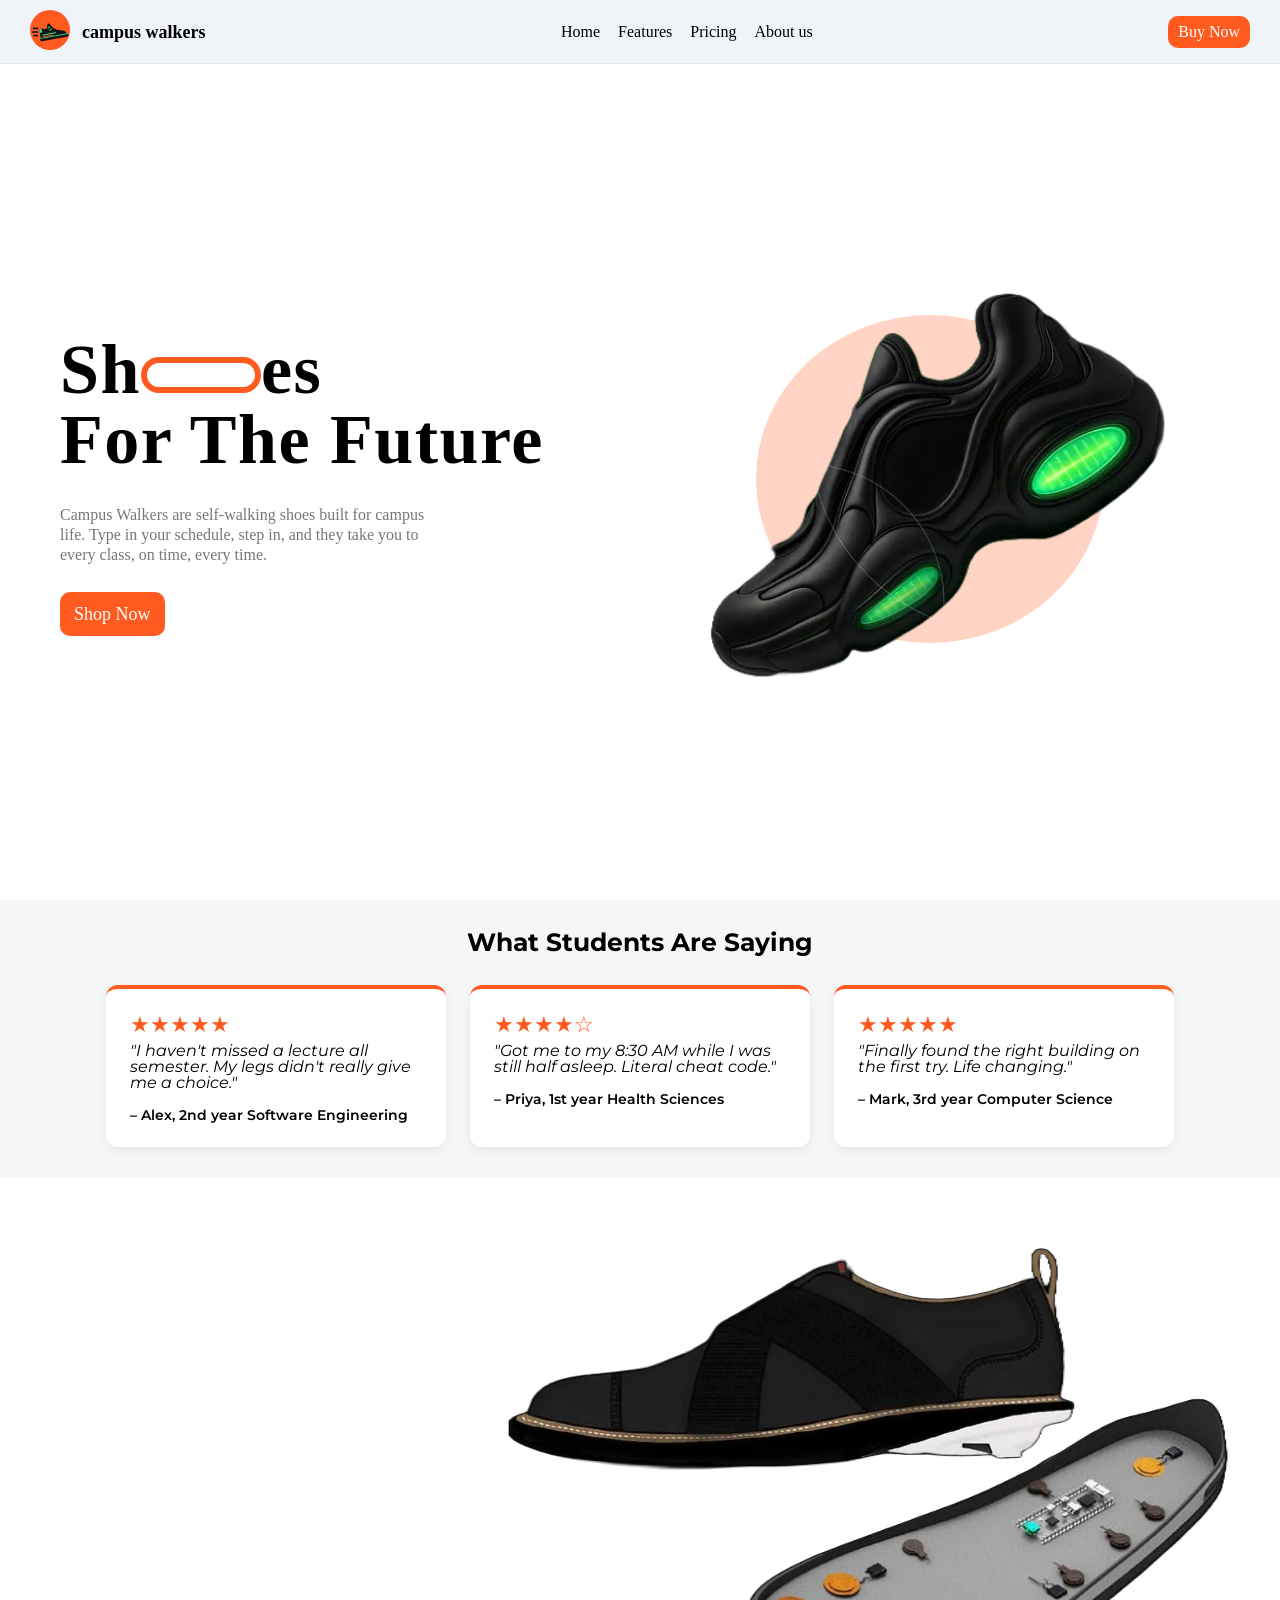
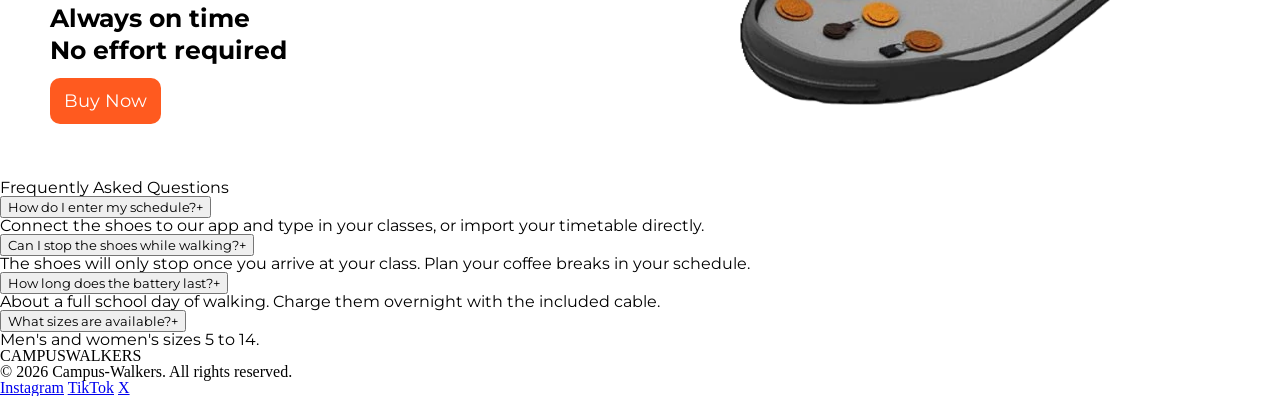
==== index.html @ 35e07087 "first layout of features page" ====
<!DOCTYPE html>
<html lang="en">

<head>
    <meta charset="UTF-8">
    <meta name="viewport" content="width=device-width, initial-scale=1.0">
    <title>Campus walkers</title>
    <link rel="stylesheet" href="global.css">
    <link rel="stylesheet" href="index.css">
</head>

<body>
    <nav>
        <!-- # TODO nav - Houssem -->
        <a href="/index.html" id="logo-link">
            <figure id="logo"><img src="icons/logo.svg" alt="campus walkers logo"></figure>
            <h1>campus walkers</h1>
        </a>
        <div>
            <a href="./index.html">Home</a>
            <a href="productFeatures/productFeatures.html">Features</a>
            <a href="prices/Prices.html">Pricing</a>
            <a href="teamPage/TeamPage.html">About us</a>
        </div>
        <div>
            <a href="/prices/Prices.html" id="buy-nav">Buy Now</a>
        </div>
    </nav>
    
    <header>
        <!-- # TODO hero section - Houssem -->
        <div>

            <h2 class="hero--header">
                Sh<span id="oo-circle"></span>es <br>For The Future
            </h2>
                <p class="hero--description">Campus Walkers are self-walking shoes built for campus life. Type in your schedule, step in, and they take you to every class, on time, every time.</p>
                <a class="buy-now full-height" href="prices/Prices.css">Shop Now</a>
        </div>
        <figure class="hero--image"><img src="images/one_campus_walker_shoe.png" alt=""><span id="hero-image--background-circle"></span></figure>
    </header>


    <main>


        <section class="ratings">
            <h2 class="headers">What Students Are Saying</h2>
            
             <div class="rating-cards">

                <article class="rating-card">
                    <div class="stars">&#9733;&#9733;&#9733;&#9733;&#9733;</div>
                    <p>"I haven't missed a lecture all semester. My legs didn't really give me a choice."</p>
                    
                    <span class="reviewer">– Alex, 2nd year Software Engineering</span>
                </article>

                 <article class="rating-card">
                    <div class="stars">&#9733;&#9733;&#9733;&#9733;&#9734;</div>
                    <p>"Got me to my 8:30 AM while I was still half asleep. Literal cheat code."</p>
                    <span class="reviewer">– Priya, 1st year Health Sciences</span>
                </article>

                <article class="rating-card">
                    <div class="stars">&#9733;&#9733;&#9733;&#9733;&#9733;</div>
                    <p>"Finally found the right building on the first try. Life changing."</p>
                    <span class="reviewer">– Mark, 3rd year Computer Science</span>
                </article>
            </div>
        </section>


        <section class="container" id="features">
            <!-- # TODO feature s diagram - Houssem -->
            <div>
                <h2 class="headers features-header">Always on time<br>No effort required</h2>
                 <a class="buy-now full-height" id="features--buy" href="prices/Prices.css">Buy Now</a>
            </div>
            <div>
                <figure>
                    <img src="images//campus_walker_shoes.png" alt="shoes_diagram">
                </figure>
            </div>
        </section>


        <section class="faq">

            <h2>Frequently Asked Questions</h2>

            <div class="faq-item">

                 <button class="faq-question">How do I enter my schedule?<span class="faq-icon">+</span></button>
        
                 <div class="faq-answer">
                    <p>Connect the shoes to our app and type in your classes, or import your timetable directly.</p>
                </div>
            </div>

            <div class="faq-item">
                <button class="faq-question">Can I stop the shoes while walking?<span class="faq-icon">+</span></button>
                
                <div class="faq-answer">
                    <p>The shoes will only stop once you arrive at your class. Plan your coffee breaks in your schedule.</p>
                </div>
            </div>
 
            <div class="faq-item">
                <button class="faq-question">How long does the battery last?<span class="faq-icon">+</span></button>
                
                <div class="faq-answer">
                    <p>About a full school day of walking. Charge them overnight with the included cable.</p>
                </div>
            </div>
 
            <div class="faq-item">
                <button class="faq-question">What sizes are available?<span class="faq-icon">+</span></button>
        
                <div class="faq-answer">
                    <p>Men's and women's sizes 5 to 14.</p>
                </div>
            </div>
        </section>


    </main>

<footer class="footer">
    <div class="footer-logo">CAMPUS<span>WALKERS</span></div>
 
    <p class="footer-middle">&copy; 2026 Campus-Walkers. All rights reserved.</p>
 
    <div class="socials">
      <a href="#" aria-label="Instagram">Instagram</a>
      <a href="#" aria-label="TikTok">TikTok</a>
      <a href="#" aria-label="X">X</a>
    </div>
</footer>

</body>
<script src="index.js"></script>
<script src="global.js"></script>

</html>
---- global.css ----
/* 
    This global CSS file contains all the styles that must be applied on all pages
    It changes the costom font and resets the CSS defaults
*/

@import url('https://fonts.googleapis.com/css2?family=Montserrat:ital,wght@0,100..900;1,100..900&display=swap');


* {
    font-family: "Montserrat", Arial, sans-serif;
    box-sizing: border-box;
}

/* 
    The following css snippet was copied from an external website
    its purpose is to reset the CSS defaults
*/

/* http://meyerweb.com/eric/tools/css/reset/ 
   v2.0 | 20110126
   License: none (public domain)
*/

html, body, div, span, applet, object, iframe,
h1, h2, h3, h4, h5, h6, p, blockquote, pre,
a, abbr, acronym, address, big, cite, code,
del, dfn, em, img, ins, kbd, q, s, samp,
small, strike, strong, sub, sup, tt, var,
b, u, i, center,
dl, dt, dd, ol, ul, li,
fieldset, form, label, legend,
table, caption, tbody, tfoot, thead, tr, th, td,
article, aside, canvas, details, embed, 
figure, figcaption, footer, header, hgroup, 
menu, nav, output, ruby, section, summary,
time, mark, audio, video {
	margin: 0;
	padding: 0;
	border: 0;
	font-size: 100%;
	font: inherit;
	vertical-align: baseline;
}
/* HTML5 display-role reset for older browsers */
article, aside, details, figcaption, figure, 
footer, header, hgroup, menu, nav, section {
	display: block;
}
body {
	line-height: 1;
}
ol, ul {
	list-style: none;
}
blockquote, q {
	quotes: none;
}
blockquote:before, blockquote:after,
q:before, q:after {
	content: '';
	content: none;
}
table {
	border-collapse: collapse;
	border-spacing: 0;
}

/* navigation menu */

nav {
    width: 100vw;
    display: flex;
    align-items: center;
    justify-content: space-between;
    padding: 10px 30px;
    background-color: #E2E8F080 ;
    backdrop-filter: blur(12px);         
	border-bottom: 1px solid #0000000d;       
    position: fixed;
    top: 0;
    left: 0;
    transition: transform 0.3s ease-in-out; 
    z-index: 1000;
}

#logo-link {
    display: flex;
    align-items: center;
    gap: 12px;
}

#logo-link h1 {
    font-size: 18px;
    font-weight: bold;
}

#logo {
    width: 40px;
}

#buy-nav {
    background-color: #FF5A1F;
    color: white;
    padding: 8px 10px;
    border-radius:10px;
    width: max-content;
    text-decoration: none;
}

nav.hidden {
  transform: translateY(-100%);
}

nav div {
    display: flex;
    align-items: center;
    gap: 18px;
}

nav a {
	color: black;
	text-decoration: none;
    font-size: 16px;
}

figure img {
    width: 100%;
}

.headers {
    font-size: 25px;
    font-weight: bold;
}

.container {
    padding: 70px 50px;
}
---- index.css ----
/* hero section */

header {
    margin-top: 58px;
    display: flex;
    justify-content: space-around;
    align-items: center;
    min-height: calc(100vh - 58px);
    padding: 0 60px;
}
header div {
    max-width: 50%;
}

.hero--image {
    display: flex;
    align-items: center;
    justify-content: center;
    width: 46vw;
    position: relative;
}

#hero-image--background-circle {
    background-color: #ff99746b;
    border-radius: 50%;
    width: 60%;
    height: 60%;
    position: absolute;
    right: auto;
    z-index: -1;
}

.hero--header {
    font-size: 70px;
    font-weight: bold;
    letter-spacing: 1.5px;
    margin-bottom: 30px;
}


#oo-circle {
    display: inline-block;
    height: 36px;
    width: 120px;
    border: 6px solid #FF5A1F;
    border-radius: 50px;
}

.hero--description {
    font-weight: 300;
    font-size: 16px;
    line-height: 20px;
    color: #777777;
    min-width: 300px;
    margin-bottom: 40px;
    max-width: 64%;
}

.full-height {
    height: 100%;
}

.buy-now {
    background-color: #FF5A1F;
    font-size: 18px;
    color: white;
    padding: 12px 14px;
    border-radius:10px;
    width: max-content;
    text-decoration: none;
}

/* ratings sections */

:root {
  --white: #FFFFFF;
  --charcoal: #1E2328;
  --orange: #FF5A1F;
  --light-grey: #F4F6F8;
}

.ratings {
  background-color: var(--light-grey);
}
 
.rating-cards {
  display: flex;
  gap: 1.5rem;
  justify-content: center;
  flex-wrap: wrap;
}
 
.rating-card {
  background-color: var(--white);
  flex: 1 1 260px;
  max-width: 340px;
  padding: 1.5rem;
  border-radius: 12px;
}
 
.stars {
  color: var(--orange);
  font-size: 1.4rem;
  margin-bottom: 0.5rem;
}
 
.rating-card p {
  font-style: italic;
  margin-bottom: 1rem;
}
 
.reviewer {
  font-weight: 600;
  font-size: 0.9rem;
}

:root {
  --white: #FFFFFF;
  --charcoal: #1E2328;
  --orange: #FF5A1F;
  --light-grey: #F4F6F8;
}

.ratings {
  background-color: var(--light-grey);
  padding: 30px;
  display: flex;
  flex-direction: column;
  align-items: center;
  gap: 30px;
}
 
.rating-cards {
  display: flex;
  gap: 1.5rem;
  justify-content: center;
  flex-wrap: wrap;
}
 
.rating-card {
  background-color: var(--white);
  flex: 1 1 260px;
  max-width: 340px;
  padding: 1.5rem;
  border-radius: 12px;
  border-top: 4px solid var(--orange);
  box-shadow: 0 4px 12px rgba(0, 0, 0, 0.06);
}
 
.stars {
  color: var(--orange);
  font-size: 1.4rem;
  margin-bottom: 0.5rem;
}
 
.rating-card p {
  font-style: italic;
  margin-bottom: 1rem;
}
 
.reviewer {
  font-weight: 600;
  font-size: 0.9rem;
}

#features {
  display: flex;
  justify-content: space-between;
  align-items: end;
}

.features-header {
  line-height: 32px;
  margin-bottom: 26px;
}
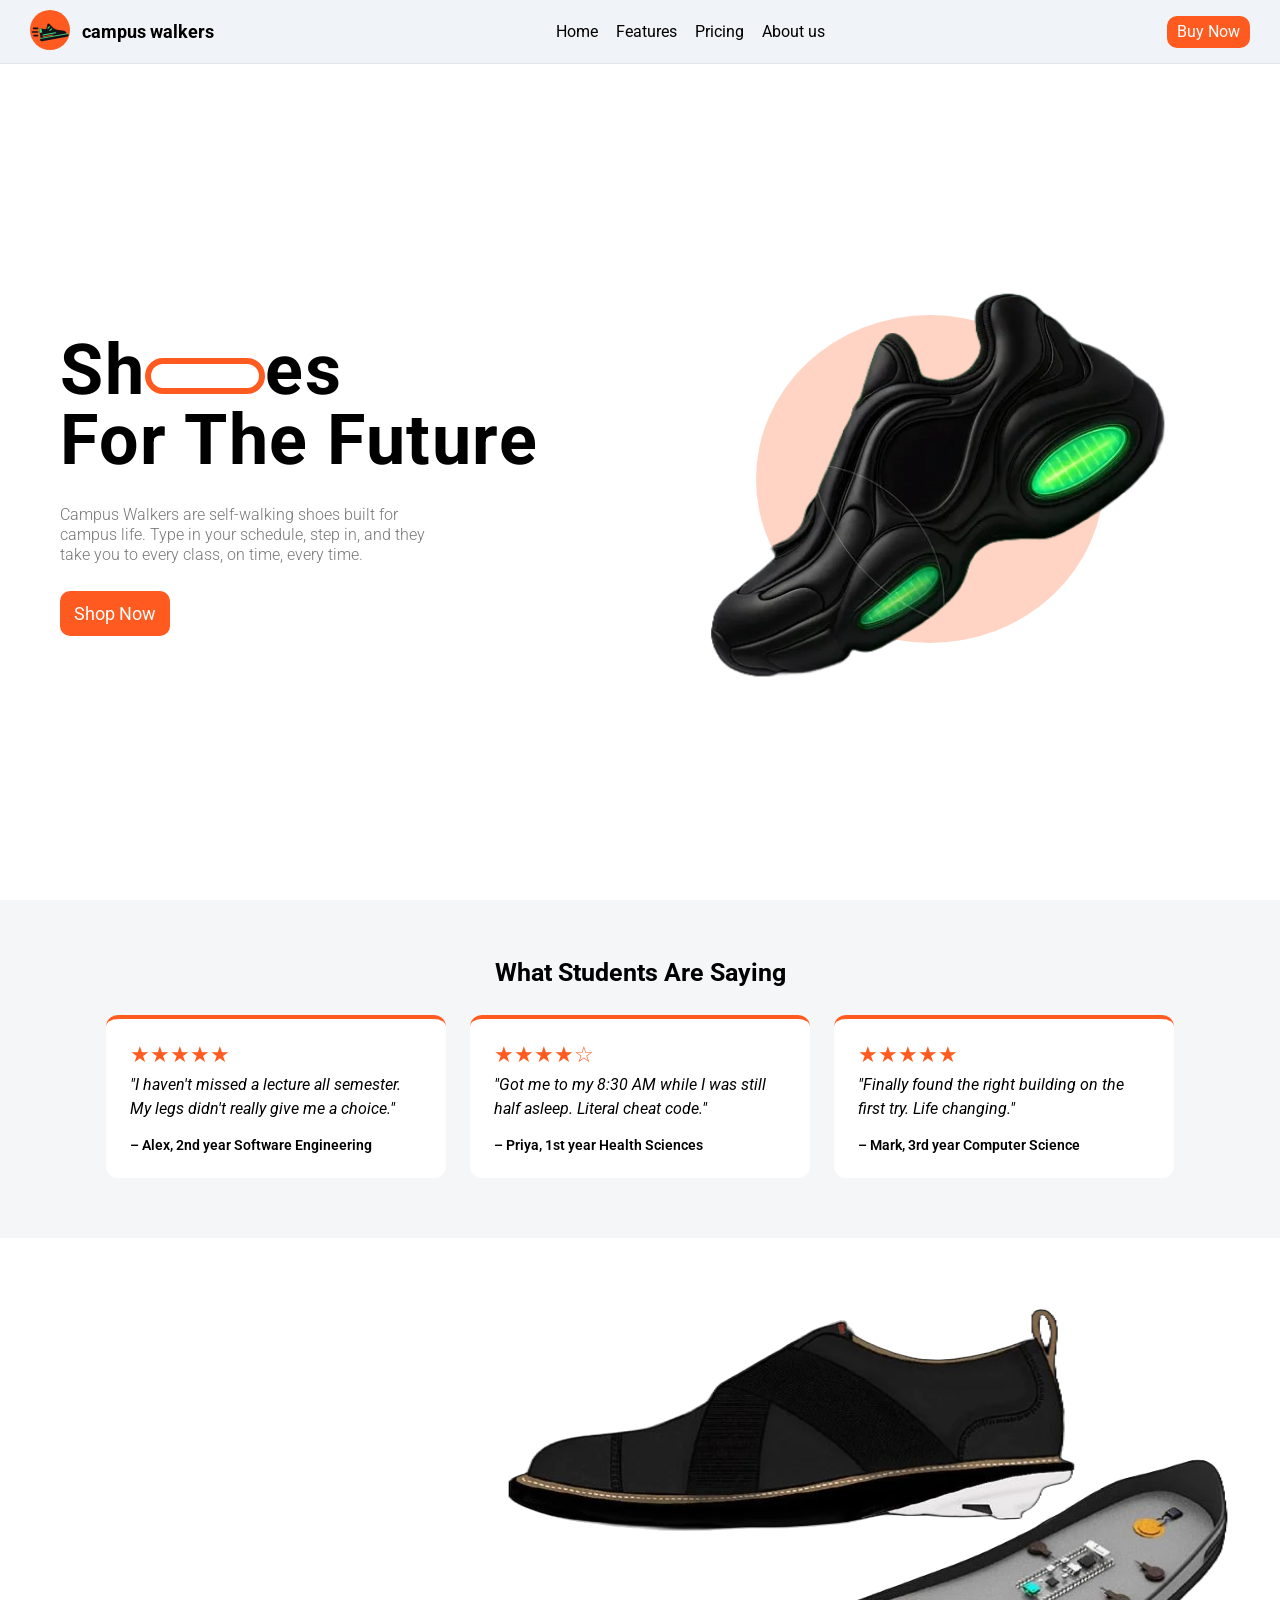
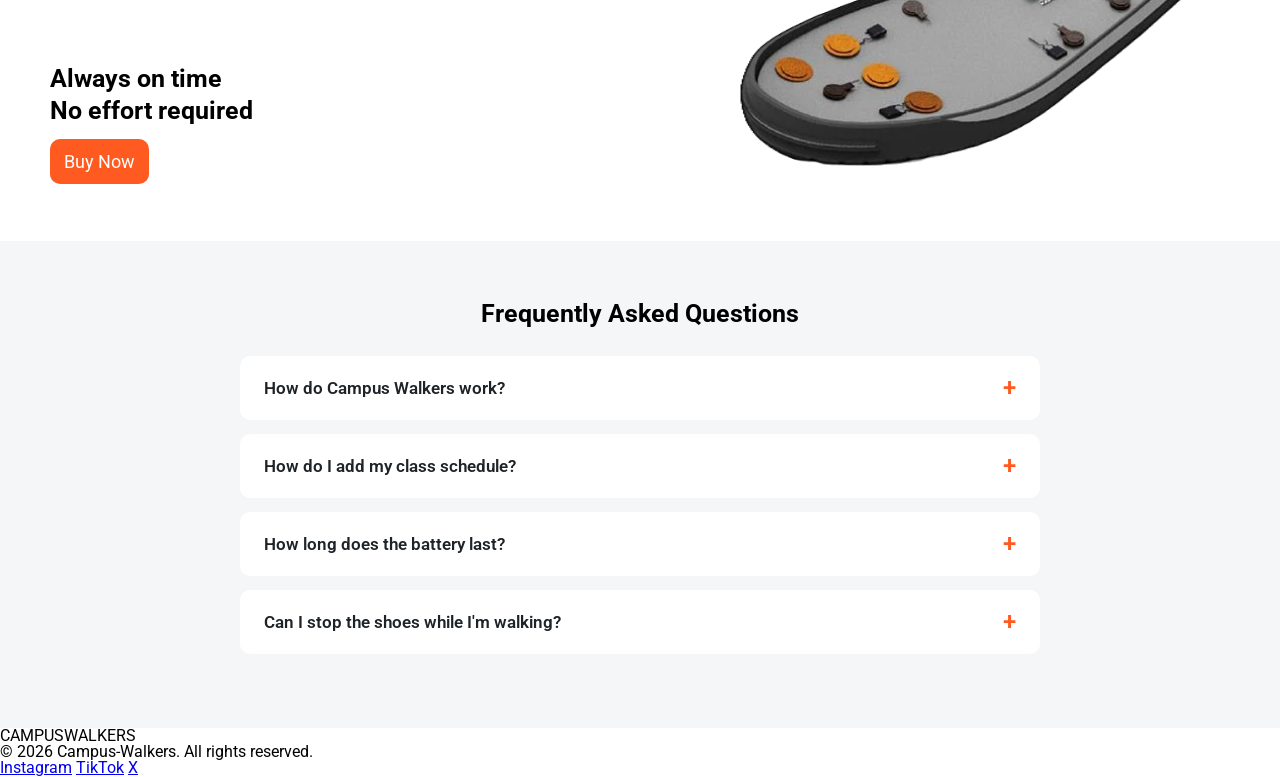
==== commit cac7182e: "Merge branch 'main' of https://github.com/campus-walkers/Campus-Walkers" ====
--- a/index.html
+++ b/index.html
@@ -87,22 +87,22 @@
 
         <section class="faq">
 
-            <h2>Frequently Asked Questions</h2>
+            <h2 class="headers">Frequently Asked Questions</h2>
 
             <div class="faq-item">
 
-                 <button class="faq-question">How do I enter my schedule?<span class="faq-icon">+</span></button>
+                 <button class="faq-question">How do Campus Walkers work?<span class="faq-icon">+</span></button>
         
                  <div class="faq-answer">
-                    <p>Connect the shoes to our app and type in your classes, or import your timetable directly.</p>
+                    <p>Small sensors in the sole send gentle electric pulses to your leg muscles, moving them one step at a time. Built-in campus GPS steers you to the right building, so all you have to do is stay upright.</p>
                 </div>
             </div>
 
             <div class="faq-item">
-                <button class="faq-question">Can I stop the shoes while walking?<span class="faq-icon">+</span></button>
+                <button class="faq-question">How do I add my class schedule?<span class="faq-icon">+</span></button>
                 
                 <div class="faq-answer">
-                    <p>The shoes will only stop once you arrive at your class. Plan your coffee breaks in your schedule.</p>
+                    <p>Pair your shoes with the Campus Walkers app, then type in your classes or import your timetable. The shoes plan your route and leave early enough to get you there before the lecture starts.</p>
                 </div>
             </div>
  
@@ -110,15 +110,15 @@
                 <button class="faq-question">How long does the battery last?<span class="faq-icon">+</span></button>
                 
                 <div class="faq-answer">
-                    <p>About a full school day of walking. Charge them overnight with the included cable.</p>
+                    <p>About a full day of classes. Charge them overnight with the included cable. If the battery runs low, the shoes walk you back to your charger first.</p>
                 </div>
             </div>
  
             <div class="faq-item">
-                <button class="faq-question">What sizes are available?<span class="faq-icon">+</span></button>
+                <button class="faq-question">Can I stop the shoes while I'm walking?<span class="faq-icon">+</span></button>
         
                 <div class="faq-answer">
-                    <p>Men's and women's sizes 5 to 14.</p>
+                    <p>No. Once a trip starts, the shoes keep going until you arrive. Want a coffee on the way? Add it to your schedule as a stop.</p>
                 </div>
             </div>
         </section>
--- a/global.css
+++ b/global.css
@@ -3,11 +3,11 @@
     It changes the costom font and resets the CSS defaults
 */
 
-@import url('https://fonts.googleapis.com/css2?family=Montserrat:ital,wght@0,100..900;1,100..900&display=swap');
+@import url('https://fonts.googleapis.com/css2?family=Roboto:ital,wght@0,100..900;1,100..900&display=swap');
 
 
 * {
-    font-family: "Montserrat", Arial, sans-serif;
+    font-family: "Roboto", Arial, sans-serif;
     box-sizing: border-box;
 }
 
@@ -38,7 +38,6 @@
 	padding: 0;
 	border: 0;
 	font-size: 100%;
-	font: inherit;
 	vertical-align: baseline;
 }
 /* HTML5 display-role reset for older browsers */
--- a/index.css
+++ b/index.css
@@ -73,47 +73,6 @@
 
 /* ratings sections */
 
-:root {
-  --white: #FFFFFF;
-  --charcoal: #1E2328;
-  --orange: #FF5A1F;
-  --light-grey: #F4F6F8;
-}
-
-.ratings {
-  background-color: var(--light-grey);
-}
- 
-.rating-cards {
-  display: flex;
-  gap: 1.5rem;
-  justify-content: center;
-  flex-wrap: wrap;
-}
- 
-.rating-card {
-  background-color: var(--white);
-  flex: 1 1 260px;
-  max-width: 340px;
-  padding: 1.5rem;
-  border-radius: 12px;
-}
- 
-.stars {
-  color: var(--orange);
-  font-size: 1.4rem;
-  margin-bottom: 0.5rem;
-}
- 
-.rating-card p {
-  font-style: italic;
-  margin-bottom: 1rem;
-}
- 
-.reviewer {
-  font-weight: 600;
-  font-size: 0.9rem;
-}
 
 :root {
   --white: #FFFFFF;
@@ -124,7 +83,7 @@
 
 .ratings {
   background-color: var(--light-grey);
-  padding: 30px;
+  padding: 60px;
   display: flex;
   flex-direction: column;
   align-items: center;
@@ -145,7 +104,6 @@
   padding: 1.5rem;
   border-radius: 12px;
   border-top: 4px solid var(--orange);
-  box-shadow: 0 4px 12px rgba(0, 0, 0, 0.06);
 }
  
 .stars {
@@ -173,4 +131,65 @@
 .features-header {
   line-height: 32px;
   margin-bottom: 26px;
+}
+
+
+
+
+
+.faq {
+  background-color: var(--light-grey);
+  padding: 60px;
+}
+
+.faq .headers {
+  text-align: center;
+  margin-bottom: 30px;
+}
+
+.faq-item {
+  max-width: 800px;
+  margin: 0 auto 14px;
+  background-color: var(--white);
+  border-radius: 10px;
+}
+
+.faq-question {
+  width: 100%;
+  display: flex;
+  justify-content: space-between;
+  align-items: center;
+  padding: 18px 24px;
+  background: none;
+  border: none;
+  font-size: 1.05rem;
+  font-weight: 600;
+  color: var(--charcoal);
+  text-align: left;
+  cursor: pointer;
+}
+
+.faq-icon {
+  color: var(--orange);
+  font-size: 1.5rem;
+  transition: transform 0.5s;
+}
+
+.faq-answer {
+  display: none;
+  padding: 0 24px 18px;
+}
+
+.faq-answer p,
+.rating-card p {
+  line-height: 1.5;
+}
+
+
+.faq-item.open .faq-answer {
+  display: block;
+}
+
+.faq-item.open .faq-icon {
+  transform: rotate(45deg);
 }
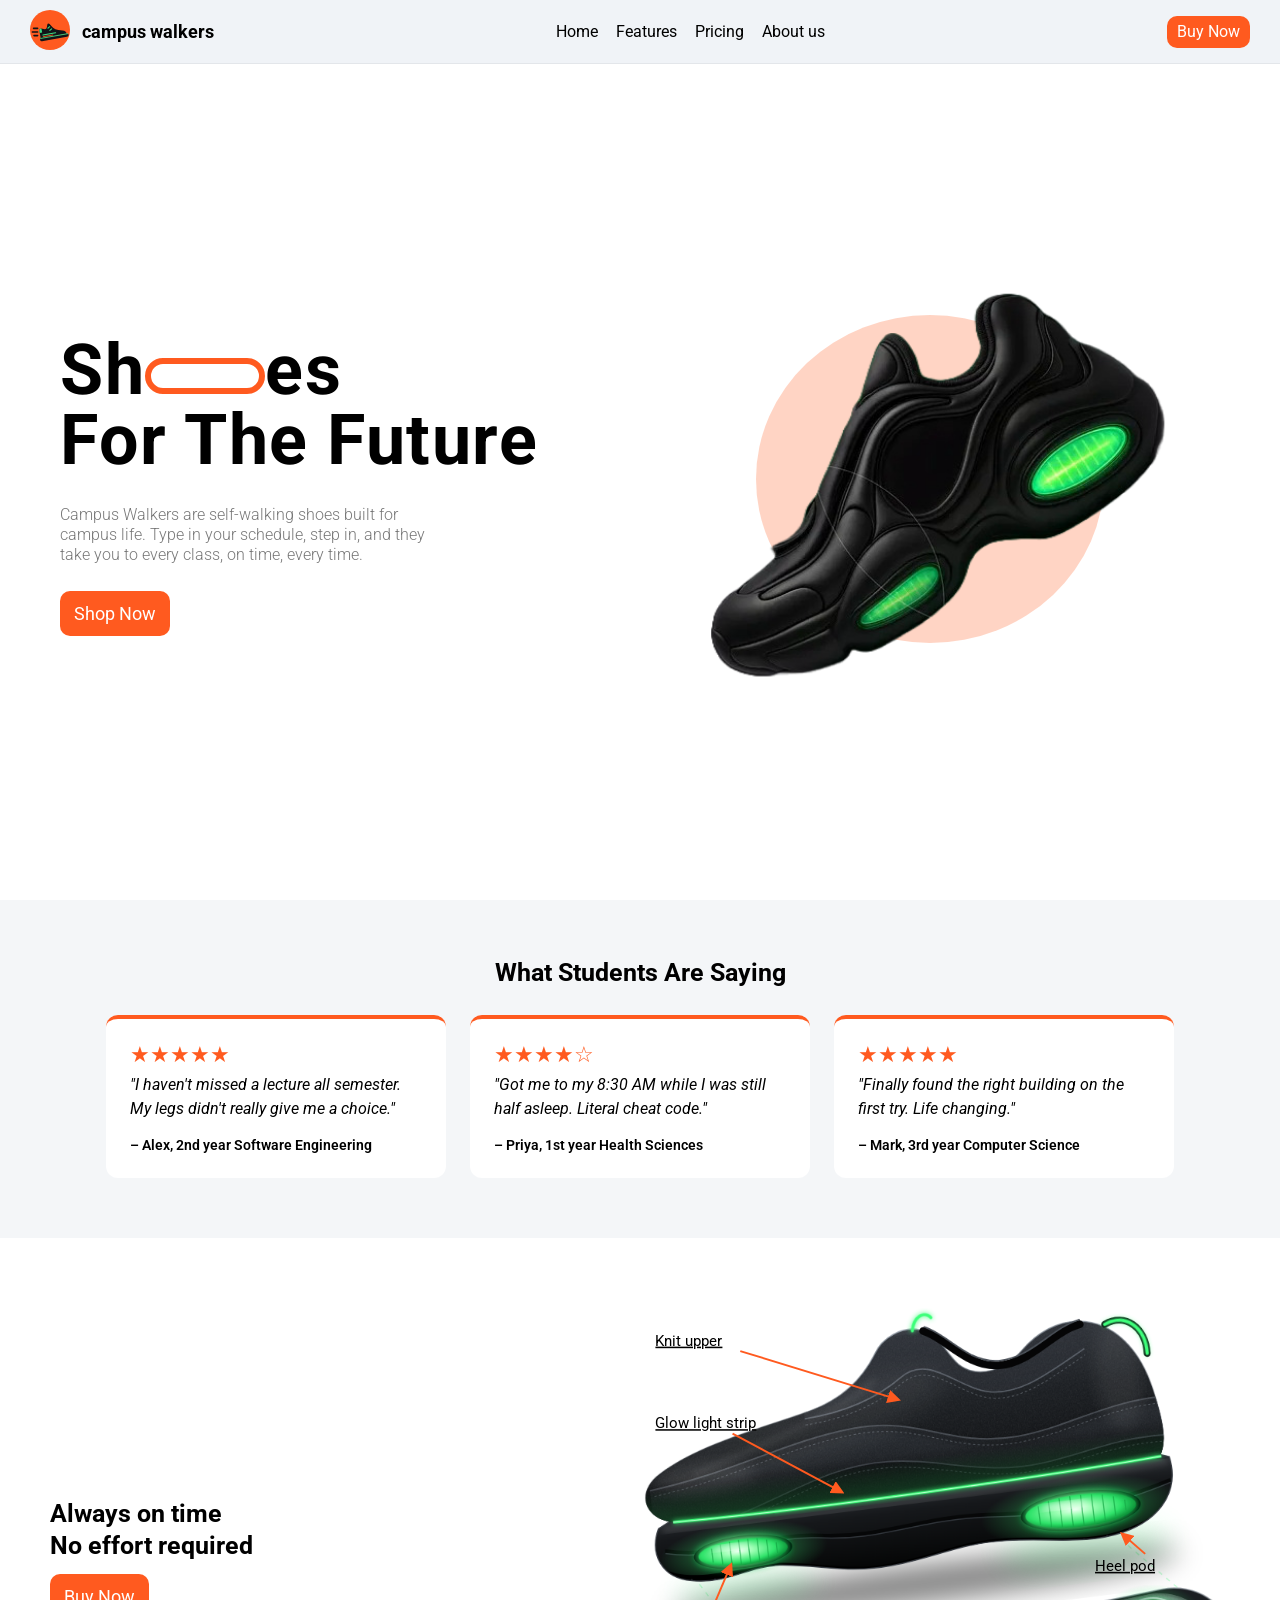
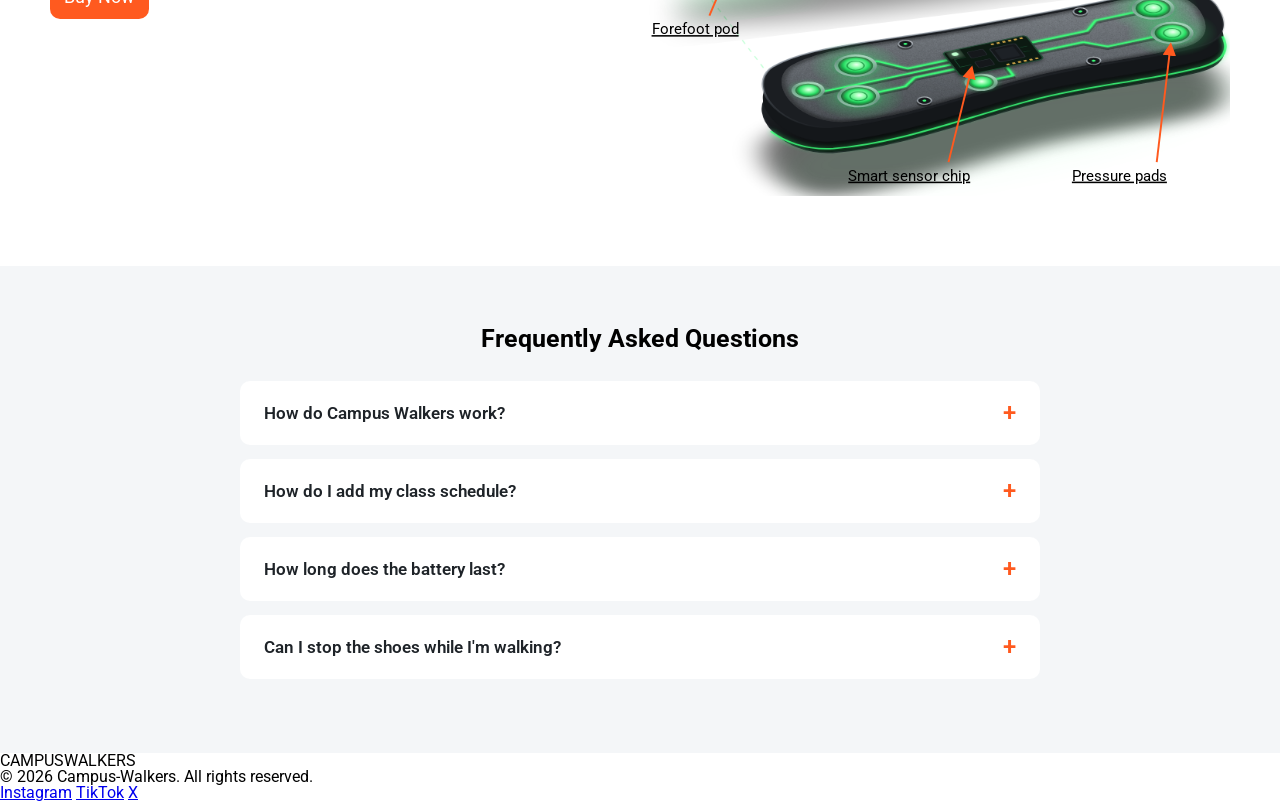
==== commit 5927f767: "features page done" ====
--- a/index.html
+++ b/index.html
@@ -26,7 +26,7 @@
             <a href="/prices/Prices.html" id="buy-nav">Buy Now</a>
         </div>
     </nav>
-    
+
     <header>
         <!-- # TODO hero section - Houssem -->
         <div>
@@ -34,10 +34,12 @@
             <h2 class="hero--header">
                 Sh<span id="oo-circle"></span>es <br>For The Future
             </h2>
-                <p class="hero--description">Campus Walkers are self-walking shoes built for campus life. Type in your schedule, step in, and they take you to every class, on time, every time.</p>
-                <a class="buy-now full-height" href="prices/Prices.css">Shop Now</a>
+            <p class="hero--description">Campus Walkers are self-walking shoes built for campus life. Type in your
+                schedule, step in, and they take you to every class, on time, every time.</p>
+            <a class="buy-now full-height" href="prices/Prices.css">Shop Now</a>
         </div>
-        <figure class="hero--image"><img src="images/one_campus_walker_shoe.png" alt=""><span id="hero-image--background-circle"></span></figure>
+        <figure class="hero--image"><img src="images/one_campus_walker_shoe.png" alt=""><span
+                id="hero-image--background-circle"></span></figure>
     </header>
 
 
@@ -46,17 +48,17 @@
 
         <section class="ratings">
             <h2 class="headers">What Students Are Saying</h2>
-            
-             <div class="rating-cards">
+
+            <div class="rating-cards">
 
                 <article class="rating-card">
                     <div class="stars">&#9733;&#9733;&#9733;&#9733;&#9733;</div>
                     <p>"I haven't missed a lecture all semester. My legs didn't really give me a choice."</p>
-                    
+
                     <span class="reviewer">– Alex, 2nd year Software Engineering</span>
                 </article>
 
-                 <article class="rating-card">
+                <article class="rating-card">
                     <div class="stars">&#9733;&#9733;&#9733;&#9733;&#9734;</div>
                     <p>"Got me to my 8:30 AM while I was still half asleep. Literal cheat code."</p>
                     <span class="reviewer">– Priya, 1st year Health Sciences</span>
@@ -75,13 +77,46 @@
             <!-- # TODO feature s diagram - Houssem -->
             <div>
                 <h2 class="headers features-header">Always on time<br>No effort required</h2>
-                 <a class="buy-now full-height" id="features--buy" href="prices/Prices.css">Buy Now</a>
+                <a class="buy-now full-height" id="features--buy" href="prices/Prices.css">Buy Now</a>
             </div>
-            <div>
-                <figure>
-                    <img src="images//campus_walker_shoes.png" alt="shoes_diagram">
-                </figure>
-            </div>
+            <figure class="features--img">
+                <img src="images//campus_walker_shoes_v2.png">
+
+
+                <svg viewBox="0 0 765 631">
+                    <defs>
+                        <marker id="feature--diagram__head" viewBox="0 0 10 10" refX="8" refY="5" markerWidth="7" markerHeight="7"
+                            orient="auto-start-reverse">
+                            <path d="M0 0 L10 5 L0 10 z" fill="#ff5a1f"/>
+                        </marker>
+                    </defs>
+
+
+                    <!-- Upper -->
+                    <path class="feature--diagram__arrow" d="M130 55 L335 118" />
+                    <a class="feature--diagram__anchor" href="./productFeatures/productFeatures.html"><text x="20" y="48">Knit upper</text></a>
+
+                    <!-- Light strip -->
+                    <path class="feature--diagram__arrow" d="M120 162 L262 238" />
+                    <a class="feature--diagram__anchor" href="./productFeatures/productFeatures.html"><text x="20" y="155">Glow light strip</text></a>
+
+                    <!-- Forefoot pod -->
+                    <path class="feature--diagram__arrow" d="M90 398 L118 332" />
+                    <a class="feature--diagram__anchor" href="./productFeatures/productFeatures.html"><text x="15" y="422">Forefoot pod</text></a>
+
+                    <!-- Heel pod -->
+                    <path class="feature--diagram__arrow" d="M655 318 L625 292" />
+                    <a class="feature--diagram__anchor" href="./productFeatures/productFeatures.html"><text x="590" y="340">Heel pod</text></a>
+
+                    <!-- Chip -->
+                    <path class="feature--diagram__arrow" d="M400 588 L430 466" />
+                    <a class="feature--diagram__anchor" href="./productFeatures/productFeatures.html"><text x="270" y="612">Smart sensor chip</text></a>
+
+                    <!-- Pressure pads -->
+                    <path class="feature--diagram__arrow" d="M670 588 L688 436" />
+                    <a class="feature--diagram__anchor" href="./productFeatures/productFeatures.html"><text x="560" y="612">Pressure pads</text></a>
+                </svg>
+            </figure>
         </section>
 
 
@@ -91,34 +126,40 @@
 
             <div class="faq-item">
 
-                 <button class="faq-question">How do Campus Walkers work?<span class="faq-icon">+</span></button>
-        
-                 <div class="faq-answer">
-                    <p>Small sensors in the sole send gentle electric pulses to your leg muscles, moving them one step at a time. Built-in campus GPS steers you to the right building, so all you have to do is stay upright.</p>
+                <button class="faq-question">How do Campus Walkers work?<span class="faq-icon">+</span></button>
+
+                <div class="faq-answer">
+                    <p>Small sensors in the sole send gentle electric pulses to your leg muscles, moving them one step
+                        at a time. Built-in campus GPS steers you to the right building, so all you have to do is stay
+                        upright.</p>
                 </div>
             </div>
 
             <div class="faq-item">
                 <button class="faq-question">How do I add my class schedule?<span class="faq-icon">+</span></button>
-                
+
                 <div class="faq-answer">
-                    <p>Pair your shoes with the Campus Walkers app, then type in your classes or import your timetable. The shoes plan your route and leave early enough to get you there before the lecture starts.</p>
+                    <p>Pair your shoes with the Campus Walkers app, then type in your classes or import your timetable.
+                        The shoes plan your route and leave early enough to get you there before the lecture starts.</p>
                 </div>
             </div>
- 
+
             <div class="faq-item">
                 <button class="faq-question">How long does the battery last?<span class="faq-icon">+</span></button>
-                
+
                 <div class="faq-answer">
-                    <p>About a full day of classes. Charge them overnight with the included cable. If the battery runs low, the shoes walk you back to your charger first.</p>
+                    <p>About a full day of classes. Charge them overnight with the included cable. If the battery runs
+                        low, the shoes walk you back to your charger first.</p>
                 </div>
             </div>
- 
+
             <div class="faq-item">
-                <button class="faq-question">Can I stop the shoes while I'm walking?<span class="faq-icon">+</span></button>
-        
+                <button class="faq-question">Can I stop the shoes while I'm walking?<span
+                        class="faq-icon">+</span></button>
+
                 <div class="faq-answer">
-                    <p>No. Once a trip starts, the shoes keep going until you arrive. Want a coffee on the way? Add it to your schedule as a stop.</p>
+                    <p>No. Once a trip starts, the shoes keep going until you arrive. Want a coffee on the way? Add it
+                        to your schedule as a stop.</p>
                 </div>
             </div>
         </section>
@@ -126,17 +167,17 @@
 
     </main>
 
-<footer class="footer">
-    <div class="footer-logo">CAMPUS<span>WALKERS</span></div>
- 
-    <p class="footer-middle">&copy; 2026 Campus-Walkers. All rights reserved.</p>
- 
-    <div class="socials">
-      <a href="#" aria-label="Instagram">Instagram</a>
-      <a href="#" aria-label="TikTok">TikTok</a>
-      <a href="#" aria-label="X">X</a>
-    </div>
-</footer>
+    <footer class="footer">
+        <div class="footer-logo">CAMPUS<span>WALKERS</span></div>
+
+        <p class="footer-middle">&copy; 2026 Campus-Walkers. All rights reserved.</p>
+
+        <div class="socials">
+            <a href="#" aria-label="Instagram">Instagram</a>
+            <a href="#" aria-label="TikTok">TikTok</a>
+            <a href="#" aria-label="X">X</a>
+        </div>
+    </footer>
 
 </body>
 <script src="index.js"></script>
--- a/index.css
+++ b/index.css
@@ -1,84 +1,81 @@
-
 /* hero section */
 
 header {
-    margin-top: 58px;
-    display: flex;
-    justify-content: space-around;
-    align-items: center;
-    min-height: calc(100vh - 58px);
-    padding: 0 60px;
+  margin-top: 58px;
+  display: flex;
+  justify-content: space-around;
+  align-items: center;
+  min-height: calc(100vh - 58px);
+  padding: 0 60px;
 }
 header div {
-    max-width: 50%;
+  max-width: 50%;
 }
 
 .hero--image {
-    display: flex;
-    align-items: center;
-    justify-content: center;
-    width: 46vw;
-    position: relative;
+  display: flex;
+  align-items: center;
+  justify-content: center;
+  width: 46vw;
+  position: relative;
 }
 
 #hero-image--background-circle {
-    background-color: #ff99746b;
-    border-radius: 50%;
-    width: 60%;
-    height: 60%;
-    position: absolute;
-    right: auto;
-    z-index: -1;
+  background-color: #ff99746b;
+  border-radius: 50%;
+  width: 60%;
+  height: 60%;
+  position: absolute;
+  right: auto;
+  z-index: -1;
 }
 
 .hero--header {
-    font-size: 70px;
-    font-weight: bold;
-    letter-spacing: 1.5px;
-    margin-bottom: 30px;
-}
-
+  font-size: 70px;
+  font-weight: bold;
+  letter-spacing: 1.5px;
+  margin-bottom: 30px;
+}
 
 #oo-circle {
-    display: inline-block;
-    height: 36px;
-    width: 120px;
-    border: 6px solid #FF5A1F;
-    border-radius: 50px;
+  display: inline-block;
+  height: 36px;
+  width: 120px;
+  border: 6px solid #ff5a1f;
+  border-radius: 50px;
 }
 
 .hero--description {
-    font-weight: 300;
-    font-size: 16px;
-    line-height: 20px;
-    color: #777777;
-    min-width: 300px;
-    margin-bottom: 40px;
-    max-width: 64%;
+  font-weight: 300;
+  font-size: 16px;
+  line-height: 20px;
+  color: #777777;
+  min-width: 300px;
+  margin-bottom: 40px;
+  max-width: 64%;
 }
 
 .full-height {
-    height: 100%;
+  height: 100%;
 }
 
 .buy-now {
-    background-color: #FF5A1F;
-    font-size: 18px;
-    color: white;
-    padding: 12px 14px;
-    border-radius:10px;
-    width: max-content;
-    text-decoration: none;
+  background-color: #ff5a1f;
+  font-size: 18px;
+  color: white;
+  padding: 12px 14px;
+  border-radius: 10px;
+  width: max-content;
+  text-decoration: none;
 }
 
 /* ratings sections */
 
-
 :root {
-  --white: #FFFFFF;
-  --charcoal: #1E2328;
-  --orange: #FF5A1F;
-  --light-grey: #F4F6F8;
+  --white: #ffffff;
+  --charcoal: #1e2328;
+  --orange: #ff5a1f;
+  --light-grey: #f4f6f8;
 }
 
 .ratings {
@@ -89,14 +86,14 @@
   align-items: center;
   gap: 30px;
 }
- 
+
 .rating-cards {
   display: flex;
   gap: 1.5rem;
   justify-content: center;
   flex-wrap: wrap;
 }
- 
+
 .rating-card {
   background-color: var(--white);
   flex: 1 1 260px;
@@ -105,27 +102,29 @@
   border-radius: 12px;
   border-top: 4px solid var(--orange);
 }
- 
+
 .stars {
   color: var(--orange);
   font-size: 1.4rem;
   margin-bottom: 0.5rem;
 }
- 
+
 .rating-card p {
   font-style: italic;
   margin-bottom: 1rem;
 }
- 
+
 .reviewer {
   font-weight: 600;
   font-size: 0.9rem;
 }
 
+/* features */
+
 #features {
   display: flex;
   justify-content: space-between;
-  align-items: end;
+  align-items: center;
 }
 
 .features-header {
@@ -133,9 +132,42 @@
   margin-bottom: 26px;
 }
 
-
-
-
+.features--img {
+  width: 50%;
+  max-width: 600px;
+  min-width: 400px;
+  position: relative;
+}
+
+.features--img img {
+  display: block;
+}
+
+.features--img svg {
+  position: absolute;
+  inset: 0;
+  width: 100%;
+  height: 100%;
+  overflow: visible;
+}
+
+.feature--diagram__arrow {
+  stroke: #ff5a1f;
+  stroke-width: 2.5;
+  fill: none;
+  marker-end: url(#feature--diagram__head);
+}
+
+.feature--diagram__anchor {
+  font-size: 20px;
+  text-decoration: underline;
+}
+
+.feature--diagram__anchor:hover {
+  color: #ff5a1f;
+}
+
+/* faq */
 
 .faq {
   background-color: var(--light-grey);
@@ -185,11 +217,10 @@
   line-height: 1.5;
 }
 
-
 .faq-item.open .faq-answer {
   display: block;
 }
 
 .faq-item.open .faq-icon {
   transform: rotate(45deg);
-}+}
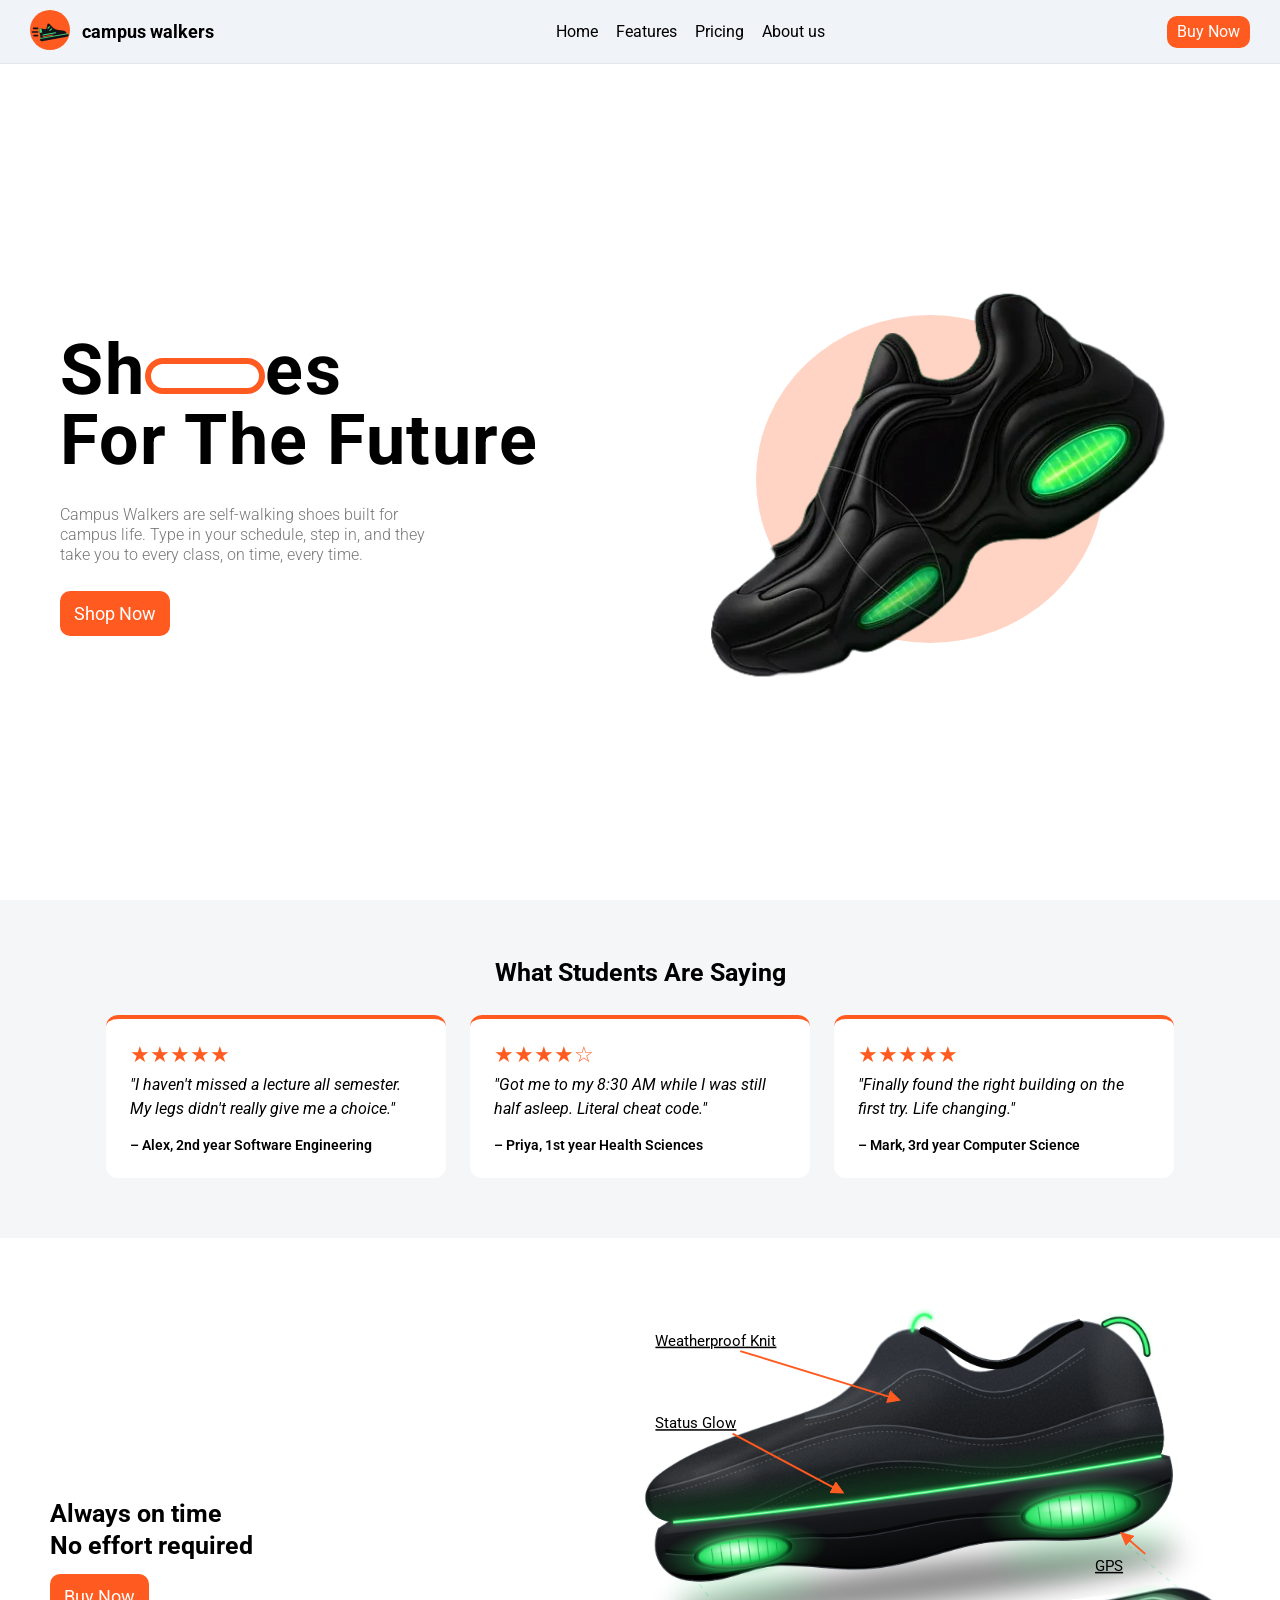
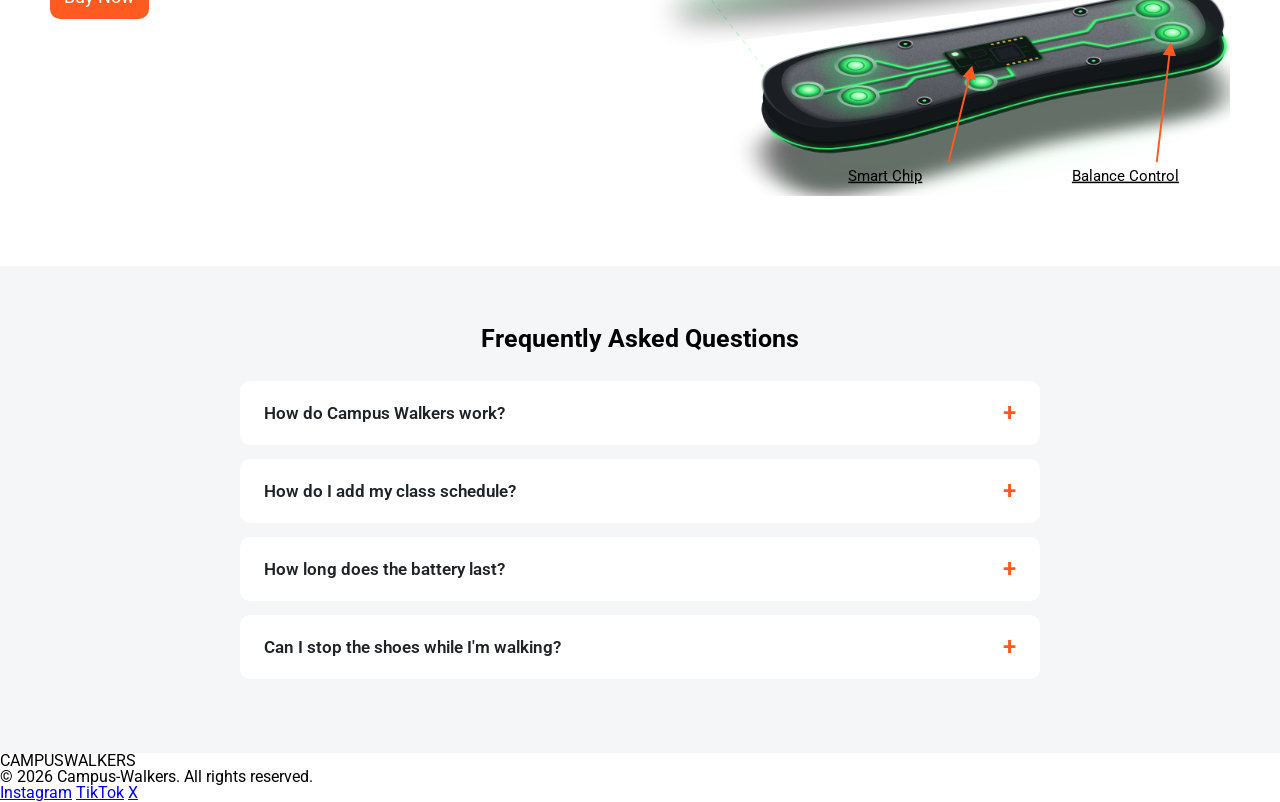
==== commit d32d62ff: "labeled features in the features section of the main page" ====
--- a/index.html
+++ b/index.html
@@ -92,29 +92,20 @@
                     </defs>
 
 
-                    <!-- Upper -->
                     <path class="feature--diagram__arrow" d="M130 55 L335 118" />
-                    <a class="feature--diagram__anchor" href="./productFeatures/productFeatures.html"><text x="20" y="48">Knit upper</text></a>
+                    <a class="feature--diagram__anchor" href="./productFeatures/productFeatures.html"><text x="20" y="48">Weatherproof Knit</text></a>
 
-                    <!-- Light strip -->
                     <path class="feature--diagram__arrow" d="M120 162 L262 238" />
-                    <a class="feature--diagram__anchor" href="./productFeatures/productFeatures.html"><text x="20" y="155">Glow light strip</text></a>
+                    <a class="feature--diagram__anchor" href="./productFeatures/productFeatures.html"><text x="20" y="155">Status Glow</text></a>
 
-                    <!-- Forefoot pod -->
-                    <path class="feature--diagram__arrow" d="M90 398 L118 332" />
-                    <a class="feature--diagram__anchor" href="./productFeatures/productFeatures.html"><text x="15" y="422">Forefoot pod</text></a>
+                    <path class="feature--diagram__arrow" d="M655 318 L625 292" />
+                    <a class="feature--diagram__anchor" href="./productFeatures/productFeatures.html"><text x="590" y="340">GPS</text></a>
 
-                    <!-- Heel pod -->
-                    <path class="feature--diagram__arrow" d="M655 318 L625 292" />
-                    <a class="feature--diagram__anchor" href="./productFeatures/productFeatures.html"><text x="590" y="340">Heel pod</text></a>
+                    <path class="feature--diagram__arrow" d="M400 588 L430 466" />
+                    <a class="feature--diagram__anchor" href="./productFeatures/productFeatures.html"><text x="270" y="612">Smart Chip</text></a>
 
-                    <!-- Chip -->
-                    <path class="feature--diagram__arrow" d="M400 588 L430 466" />
-                    <a class="feature--diagram__anchor" href="./productFeatures/productFeatures.html"><text x="270" y="612">Smart sensor chip</text></a>
-
-                    <!-- Pressure pads -->
                     <path class="feature--diagram__arrow" d="M670 588 L688 436" />
-                    <a class="feature--diagram__anchor" href="./productFeatures/productFeatures.html"><text x="560" y="612">Pressure pads</text></a>
+                    <a class="feature--diagram__anchor" href="./productFeatures/productFeatures.html"><text x="560" y="612">Balance Control</text></a>
                 </svg>
             </figure>
         </section>
--- a/global.css
+++ b/global.css
@@ -133,4 +133,37 @@
 
 .container {
     padding: 70px 50px;
-}+}
+
+/* media frames */
+
+@media (max-width: 600px) {
+  nav {
+    flex-wrap: wrap;
+    padding: 8px 16px;
+    row-gap: 6px;
+  }
+
+  nav div:first-of-type {
+    order: 3;
+    width: 100%;
+    justify-content: center;
+    gap: 14px;
+  }
+
+  nav a {
+    font-size: 15px;
+  }
+
+  #logo-link h1 {
+    font-size: 16px;
+  }
+
+  #logo {
+    width: 34px;
+  }
+
+  .container {
+    padding: 50px 20px;
+  }
+}
--- a/index.css
+++ b/index.css
@@ -224,3 +224,87 @@
 .faq-item.open .faq-icon {
   transform: rotate(45deg);
 }
+
+
+/* media frames */
+
+/* ---------- Tablet / small laptop ---------- */
+@media (max-width: 1100px) {
+  header {
+    padding: 0 30px;
+  }
+
+  .hero--header {
+    font-size: 54px;
+  }
+
+  /* the "oo" pill now scales with the heading's font size */
+  #oo-circle {
+    height: 0.51em;
+    width: 1.7em;
+    border-width: 0.085em;
+  }
+}
+
+/* ---------- Stack hero and features vertically ---------- */
+@media (max-width: 900px) {
+  header {
+    flex-direction: column;
+    justify-content: center;
+    gap: 40px;
+    min-height: auto;
+    padding: 40px 20px 60px;
+    text-align: center;
+  }
+
+  header div {
+    max-width: 100%;
+  }
+
+  .hero--header {
+    font-size: clamp(40px, 9vw, 60px);
+  }
+
+  .hero--description {
+    max-width: 100%;
+    min-width: 0;
+    margin-left: auto;
+    margin-right: auto;
+  }
+
+  .hero--image {
+    width: 80vw;
+    max-width: 460px;
+  }
+
+  #features {
+    flex-direction: column;
+    gap: 40px;
+    text-align: center;
+  }
+
+  .features--img {
+    width: 100%;
+    min-width: 0; /* the 400px minimum would overflow small phones */
+    max-width: 600px;
+  }
+}
+
+@media (max-width: 600px) {
+  /* nav is two rows here (see global-responsive.css), so push content down */
+  header {
+    margin-top: 84px;
+    padding-top: 30px;
+  }
+
+  .ratings,
+  .faq {
+    padding: 40px 20px;
+  }
+
+  /* The diagram scales with the image, so labels need a larger
+     font size (in SVG units) to stay readable on narrow screens */
+  .feature--diagram__anchor {
+    font-size: 28px;
+  }
+}
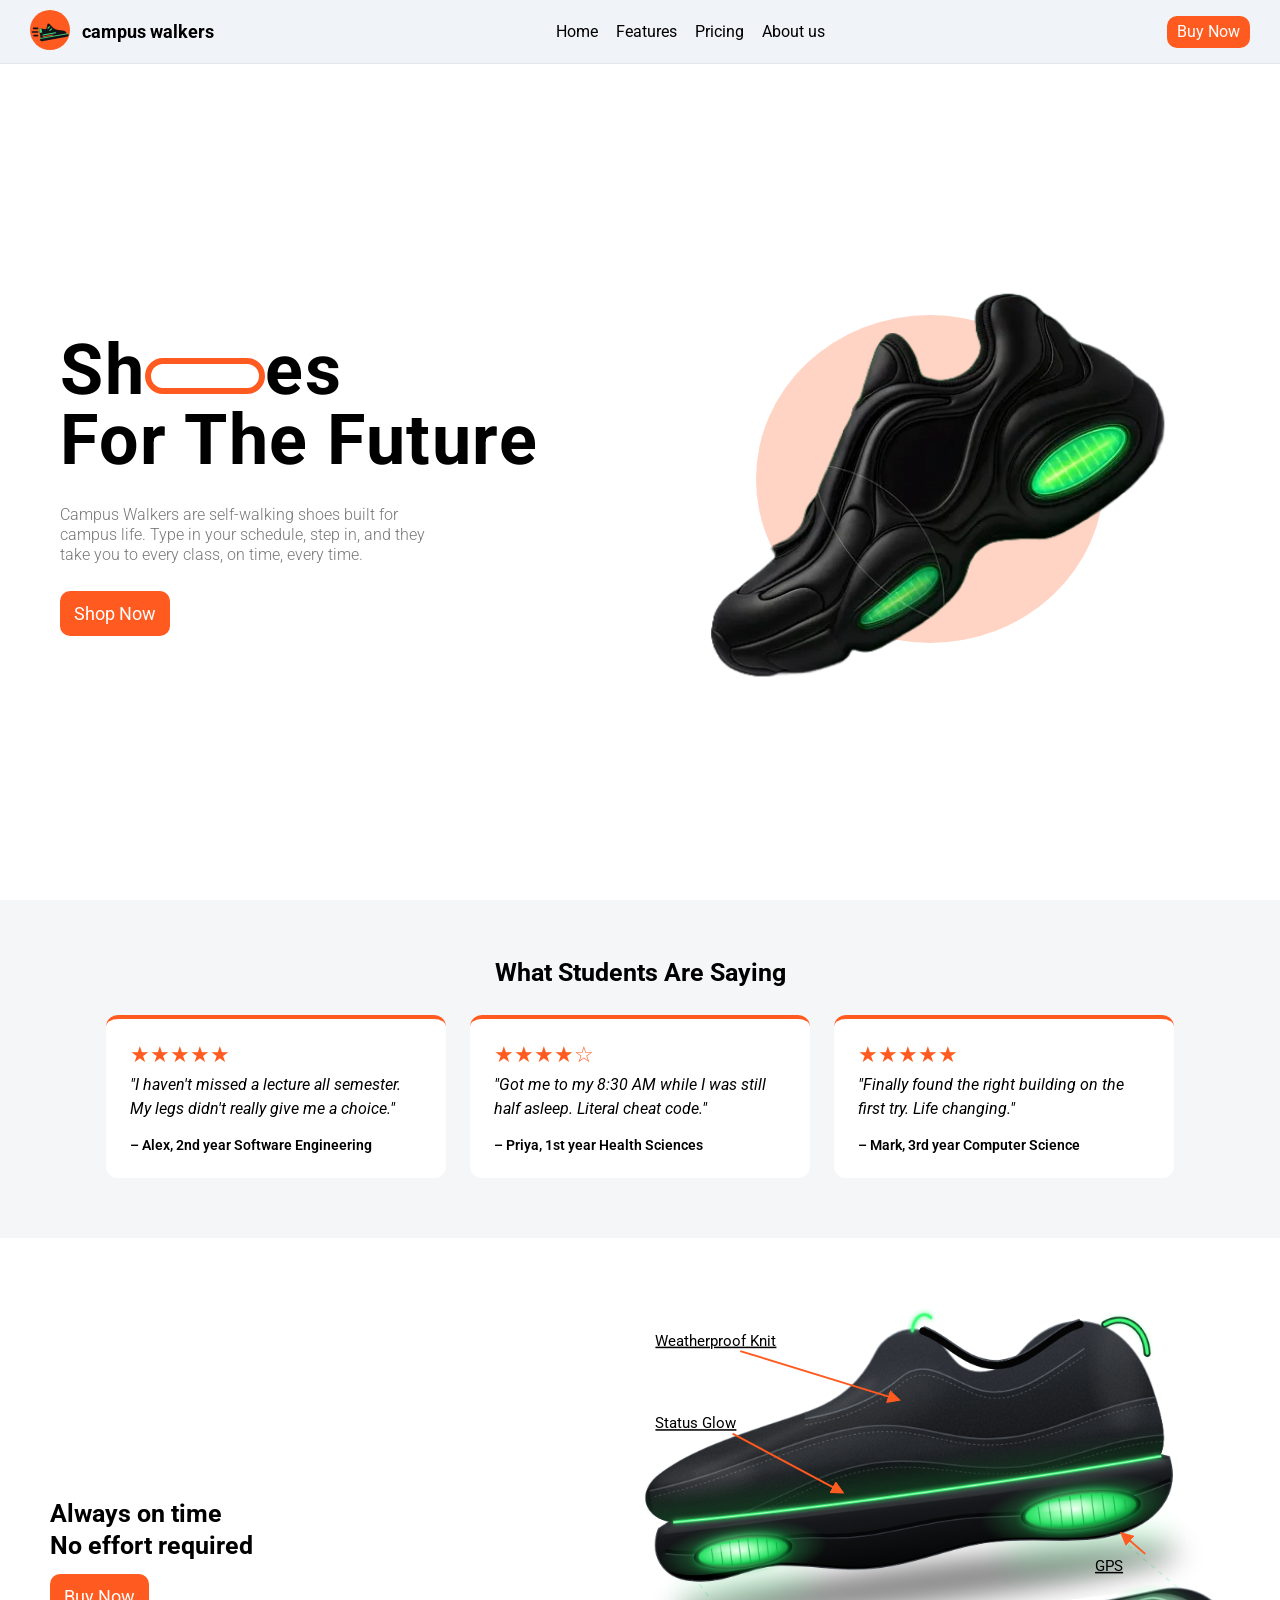
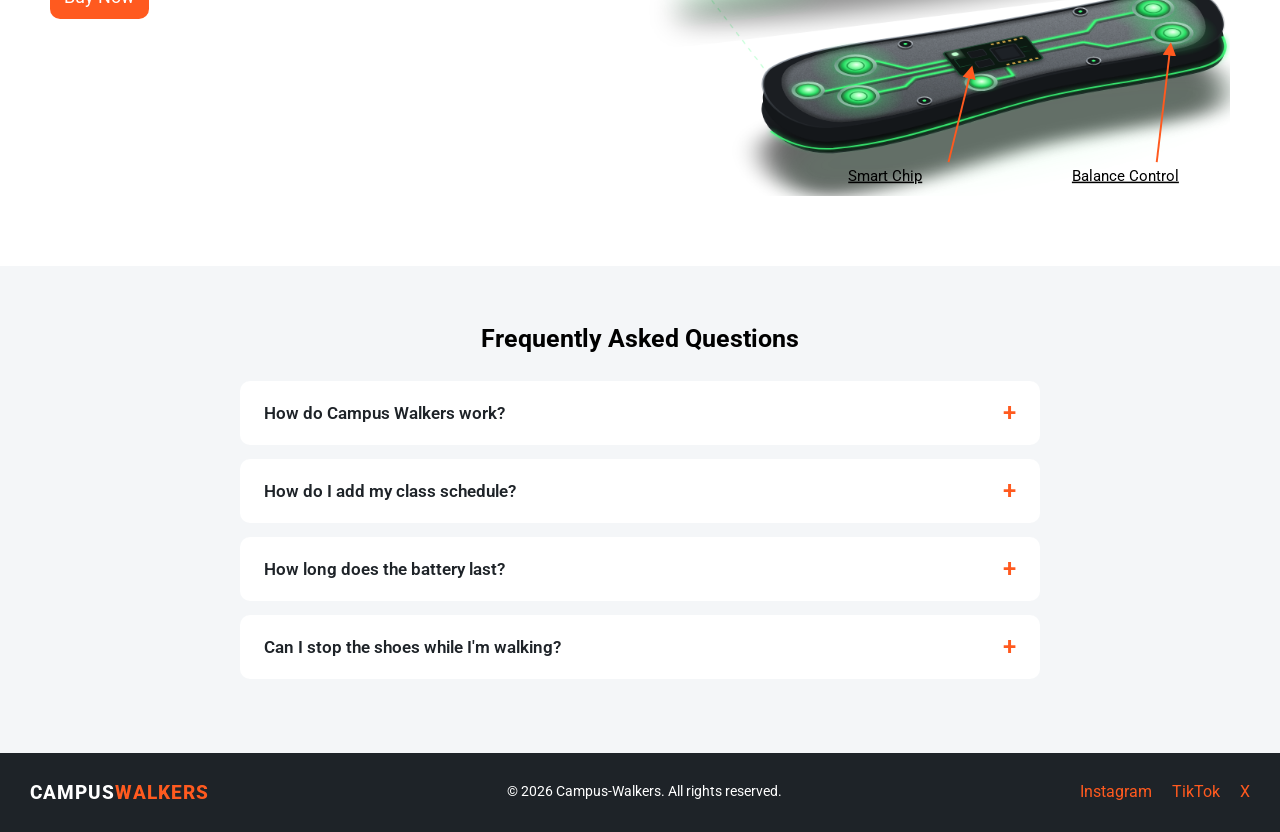
==== commit 2b7db992: "added navs and footers to all pages" ====
--- a/index.html
+++ b/index.html
@@ -10,17 +10,17 @@
 </head>
 
 <body>
-    <nav>
-        <!-- # TODO nav - Houssem -->
+     <nav>
+        <!-- TODO nav - houssem -->
         <a href="/index.html" id="logo-link">
-            <figure id="logo"><img src="icons/logo.svg" alt="campus walkers logo"></figure>
+            <figure id="logo"><img src="/icons/logo.svg" alt="campus walkers logo"></figure>
             <h1>campus walkers</h1>
         </a>
         <div>
-            <a href="./index.html">Home</a>
-            <a href="productFeatures/productFeatures.html">Features</a>
-            <a href="prices/Prices.html">Pricing</a>
-            <a href="teamPage/TeamPage.html">About us</a>
+            <a href="/index.html">Home</a>
+            <a href="/productFeatures/productFeatures.html">Features</a>
+            <a href="/prices/Prices.html">Pricing</a>
+            <a href="/teamPage/TeamPage.html">About us</a>
         </div>
         <div>
             <a href="/prices/Prices.html" id="buy-nav">Buy Now</a>
@@ -163,7 +163,7 @@
 
         <p class="footer-middle">&copy; 2026 Campus-Walkers. All rights reserved.</p>
 
-        <div class="socials">
+        <div class="footer-links">
             <a href="#" aria-label="Instagram">Instagram</a>
             <a href="#" aria-label="TikTok">TikTok</a>
             <a href="#" aria-label="X">X</a>
--- a/global.css
+++ b/global.css
@@ -9,6 +9,13 @@
 * {
     font-family: "Roboto", Arial, sans-serif;
     box-sizing: border-box;
+}
+
+:root {
+    --white: #FFFFFF;
+    --charcoal: #1E2328;
+    --orange: #FF5A1F;
+    --light-grey: #F4F6F8;
 }
 
 /* 
@@ -167,3 +174,45 @@
     padding: 50px 20px;
   }
 }
+
+
+/* footer */
+
+.footer {
+    background-color: var(--charcoal);
+    color: var(--white);
+    display: flex;
+    align-items: center;
+    justify-content: space-between;
+    flex-wrap: wrap;
+    gap: 16px;
+    padding: 30px;
+}
+
+.footer-logo {
+    font-weight: 800;
+    font-size: 1.2rem;
+    letter-spacing: 1px;
+}
+
+.footer-logo span {
+    color: var(--orange);
+}
+
+.footer-middle {
+    font-size: 0.9rem;
+}
+
+.footer-links {
+    display: flex;
+    gap: 20px;
+}
+
+.footer-links a {
+    color: var(--orange);
+    text-decoration: none;
+}
+
+.footer-links a:hover {
+    text-decoration: underline;
+}
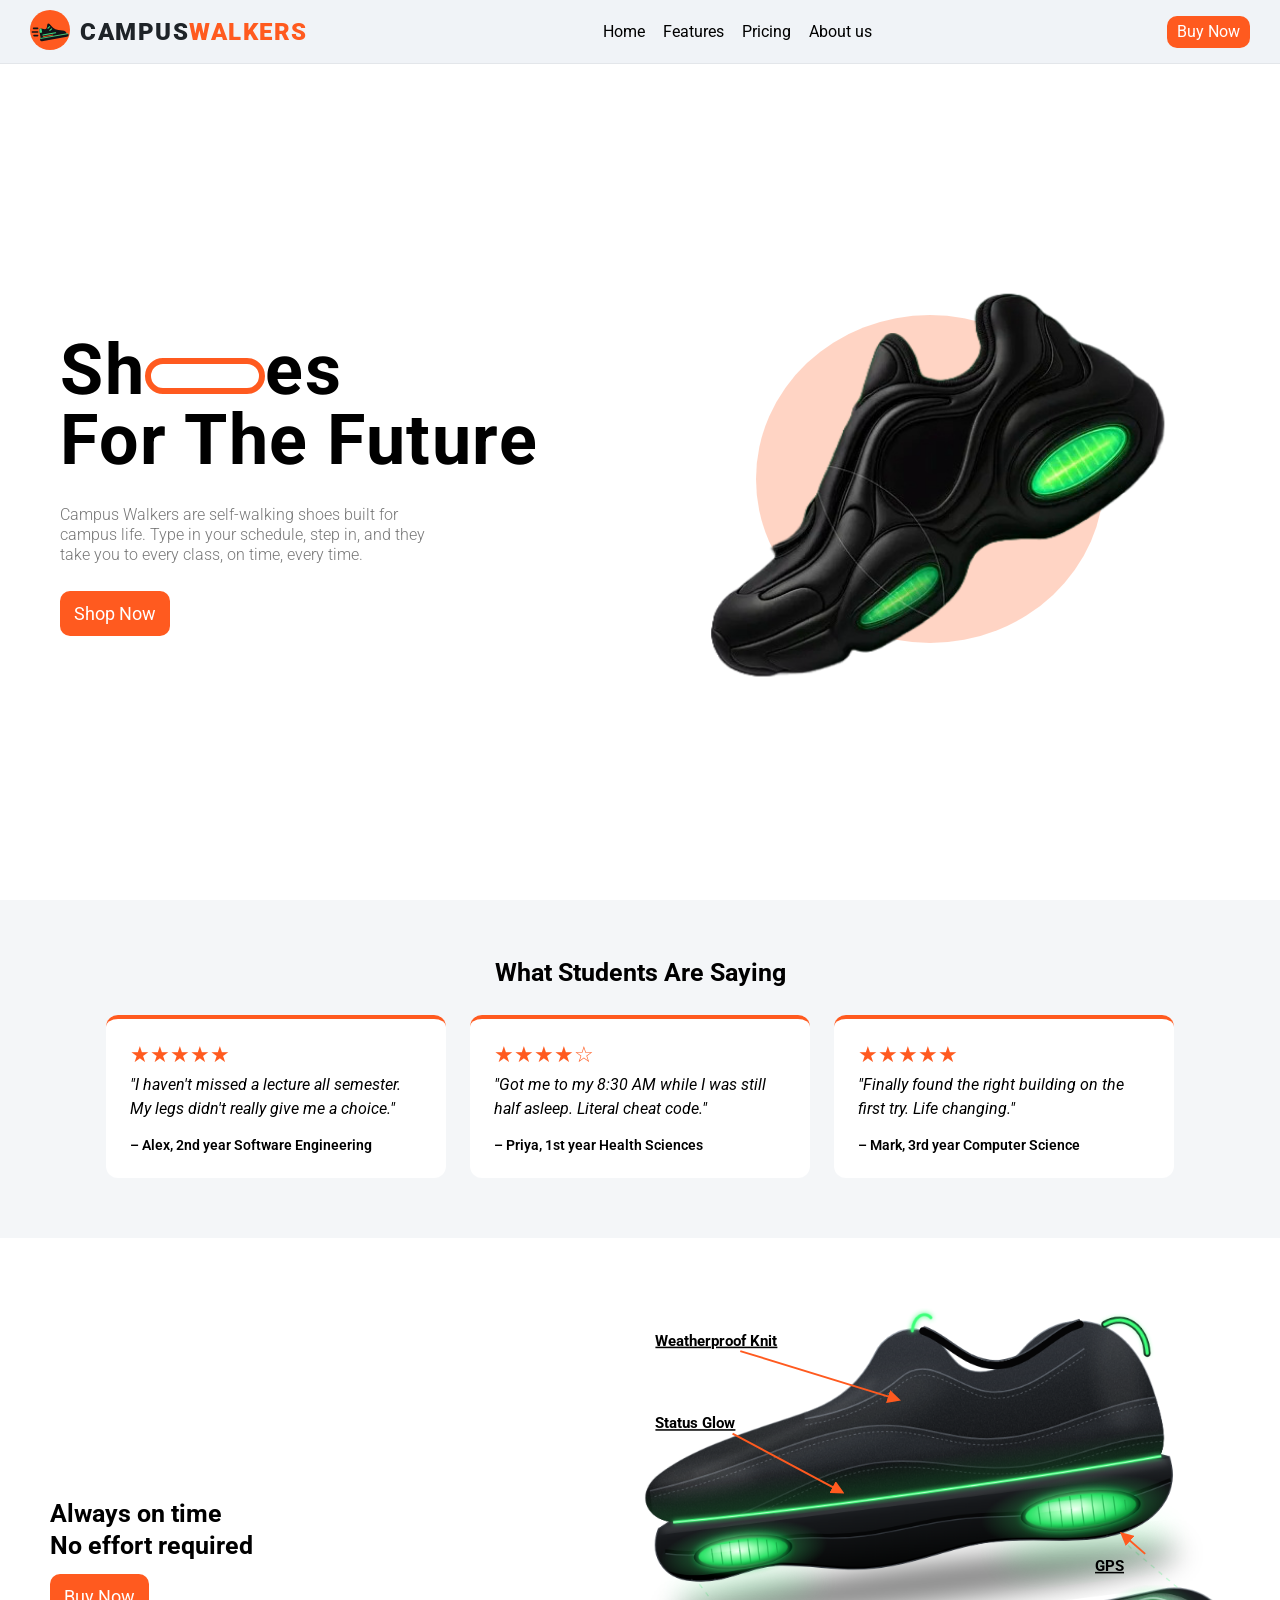
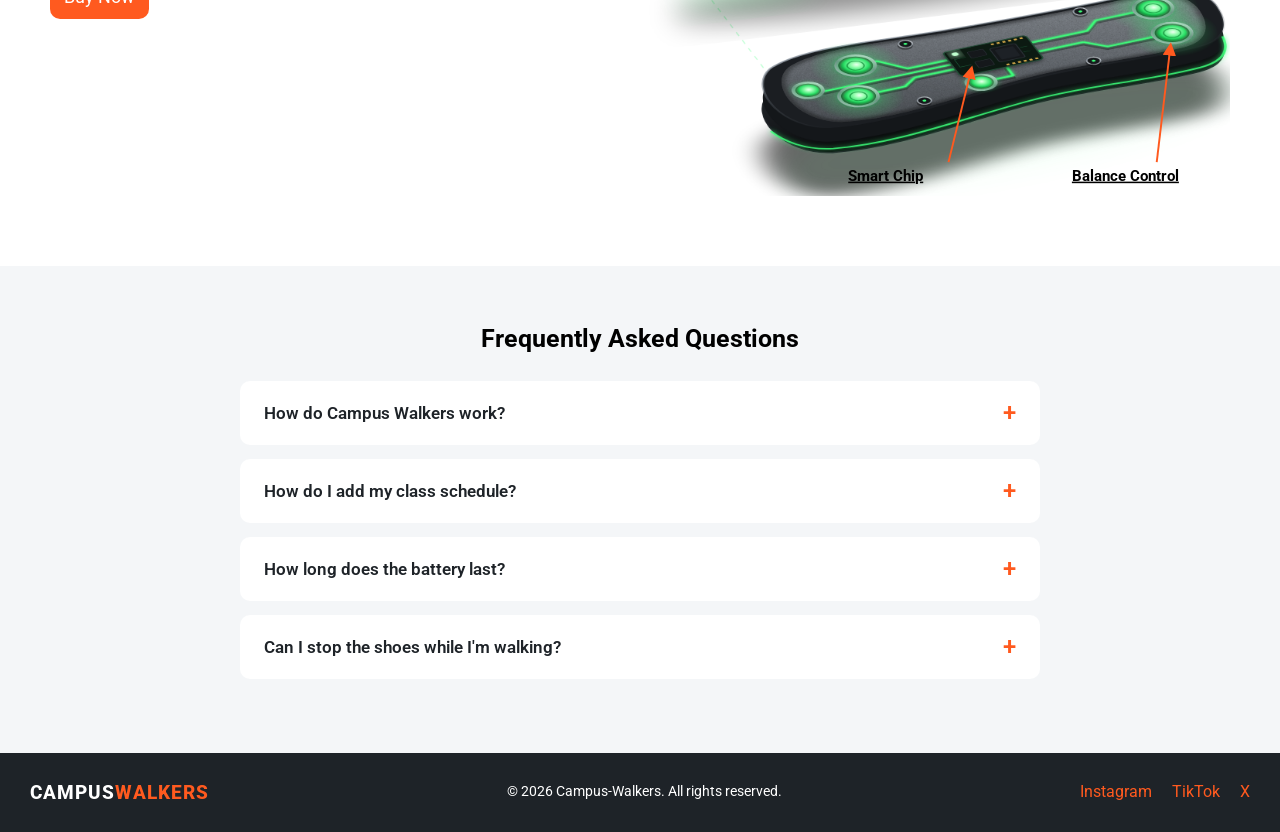
==== commit 99639bca: "Final tweaks and worked on the product features pages." ====
--- a/index.html
+++ b/index.html
@@ -12,18 +12,18 @@
 <body>
      <nav>
         <!-- TODO nav - houssem -->
-        <a href="/index.html" id="logo-link">
-            <figure id="logo"><img src="/icons/logo.svg" alt="campus walkers logo"></figure>
-            <h1>campus walkers</h1>
+        <a href="index.html" id="logo-link">
+            <figure id="logo"><img src="icons/logo.svg" alt="campus walkers logo"></figure>
+            <h1>CAMPUS<span>WALKERS</span></h1>
         </a>
         <div>
-            <a href="/index.html">Home</a>
-            <a href="/productFeatures/productFeatures.html">Features</a>
-            <a href="/prices/Prices.html">Pricing</a>
-            <a href="/teamPage/TeamPage.html">About us</a>
+            <a href="index.html">Home</a>
+            <a href="productFeatures/productFeatures.html">Features</a>
+            <a href="prices/Prices.html">Pricing</a>
+            <a href="teamPage/TeamPage.html">About us</a>
         </div>
         <div>
-            <a href="/prices/Prices.html" id="buy-nav">Buy Now</a>
+            <a href="prices/Prices.html" id="buy-nav">Buy Now</a>
         </div>
     </nav>
 
@@ -36,7 +36,7 @@
             </h2>
             <p class="hero--description">Campus Walkers are self-walking shoes built for campus life. Type in your
                 schedule, step in, and they take you to every class, on time, every time.</p>
-            <a class="buy-now full-height" href="prices/Prices.css">Shop Now</a>
+            <a class="buy-now full-height" href="prices/Prices.html">Shop Now</a>
         </div>
         <figure class="hero--image"><img src="images/one_campus_walker_shoe.png" alt=""><span
                 id="hero-image--background-circle"></span></figure>
@@ -75,12 +75,12 @@
 
         <section class="container" id="features">
             <!-- # TODO feature s diagram - Houssem -->
-            <div>
+            <div class="features--description">
                 <h2 class="headers features-header">Always on time<br>No effort required</h2>
                 <a class="buy-now full-height" id="features--buy" href="prices/Prices.css">Buy Now</a>
             </div>
             <figure class="features--img">
-                <img src="images//campus_walker_shoes_v2.png">
+                <img src="images/campus_walker_shoes_v2.png">
 
 
                 <svg viewBox="0 0 765 631">
@@ -164,9 +164,9 @@
         <p class="footer-middle">&copy; 2026 Campus-Walkers. All rights reserved.</p>
 
         <div class="footer-links">
-            <a href="#" aria-label="Instagram">Instagram</a>
-            <a href="#" aria-label="TikTok">TikTok</a>
-            <a href="#" aria-label="X">X</a>
+            <a href="https://www.instagram.com/" aria-label="Instagram">Instagram</a>
+            <a href="https://www.tiktok.com/" aria-label="TikTok">TikTok</a>
+            <a href="https://x.com/" aria-label="X">X</a>
         </div>
     </footer>
 
--- a/global.css
+++ b/global.css
@@ -92,16 +92,24 @@
 #logo-link {
     display: flex;
     align-items: center;
-    gap: 12px;
-}
-
-#logo-link h1 {
-    font-size: 18px;
-    font-weight: bold;
-}
-
+    gap: 10px;
+}
+
+/* shoe icon */
 #logo {
     width: 40px;
+}
+
+/* CAMPUSWALKERS text, same style as the footer */
+#logo-link h1 {
+    font-size: 24px;
+    font-weight: 900;
+    letter-spacing: 1.5px;
+    color: #1E2328;
+}
+
+#logo-link h1 span {
+    color: #FF5A1F;
 }
 
 #buy-nav {
--- a/index.css
+++ b/index.css
@@ -161,6 +161,7 @@
 .feature--diagram__anchor {
   font-size: 20px;
   text-decoration: underline;
+  font-weight: bold;
 }
 
 .feature--diagram__anchor:hover {
@@ -220,11 +221,6 @@
 .faq-item.open .faq-answer {
   display: block;
 }
-
-.faq-item.open .faq-icon {
-  transform: rotate(45deg);
-}
-
 
 /* media frames */
 
@@ -308,3 +304,83 @@
     font-size: 28px;
   }
 }
+
+/* animations */
+
+.reveal {
+  opacity: 0;
+  transform: translateY(24px);
+  transition: opacity 0.6s ease-out, transform 0.6s ease-out;
+}
+
+.reveal.visible {
+  opacity: 1;
+  transform: none;
+}
+
+.rating-card.reveal:nth-child(2) {
+  transition-delay: 0.1s;
+}
+
+.rating-card.reveal:nth-child(3) {
+  transition-delay: 0.2s;
+}
+
+.features--img.reveal {
+  transition-delay: 0.15s;
+}
+
+.faq-item.reveal:nth-child(3) {
+  transition-delay: 0.08s;
+}
+
+.faq-item.reveal:nth-child(4) {
+  transition-delay: 0.16s;
+}
+
+.faq-item.reveal:nth-child(5) {
+  transition-delay: 0.24s;
+}
+
+/* features diagram */
+
+.features--img.reveal .feature--diagram__arrow,
+.features--img.reveal .feature--diagram__anchor {
+  opacity: 0;
+  transition: opacity 0.5s ease;
+}
+
+.features--img.reveal.visible .feature--diagram__arrow,
+.features--img.reveal.visible .feature--diagram__anchor {
+  opacity: 1;
+}
+
+.features--img.visible .feature--diagram__arrow:nth-of-type(1),
+.features--img.visible .feature--diagram__anchor:nth-of-type(1) {
+  transition-delay: 0.6s;
+}
+
+.features--img.visible .feature--diagram__arrow:nth-of-type(2),
+.features--img.visible .feature--diagram__anchor:nth-of-type(2) {
+  transition-delay: 0.7s;
+}
+
+.features--img.visible .feature--diagram__arrow:nth-of-type(3),
+.features--img.visible .feature--diagram__anchor:nth-of-type(3) {
+  transition-delay: 0.8s;
+}
+
+.features--img.visible .feature--diagram__arrow:nth-of-type(4),
+.features--img.visible .feature--diagram__anchor:nth-of-type(4) {
+  transition-delay: 0.9s;
+}
+
+.features--img.visible .feature--diagram__arrow:nth-of-type(5),
+.features--img.visible .feature--diagram__anchor:nth-of-type(5) {
+  transition-delay: 1s;
+}
+
+.features--img.visible .feature--diagram__arrow:nth-of-type(6),
+.features--img.visible .feature--diagram__anchor:nth-of-type(6) {
+  transition-delay: 1.1s;
+}
